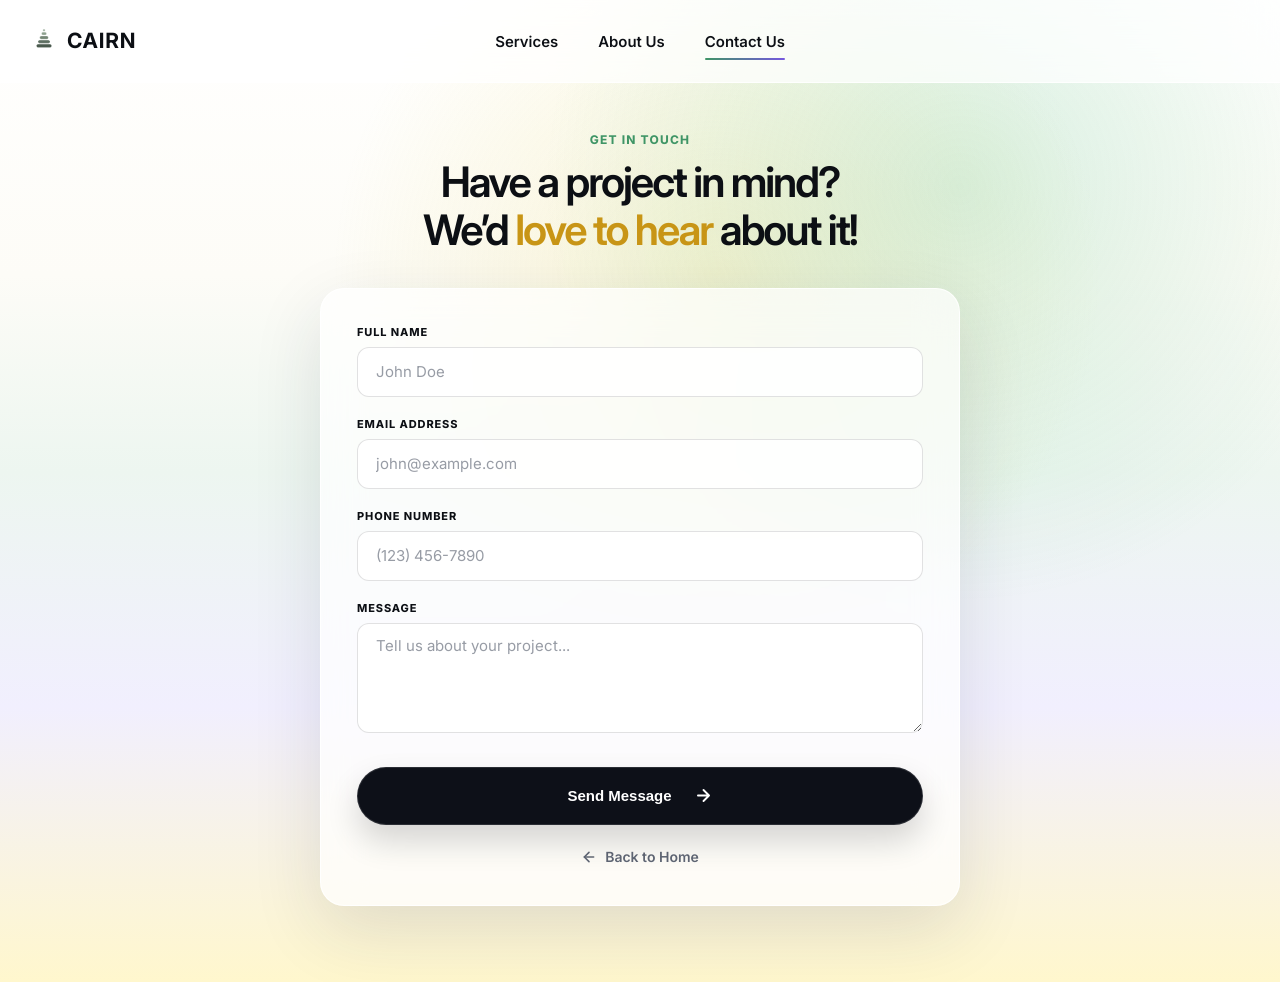
==== contact.html @ 0fcaacf8 "feat: move contact form to contact.html for compliance" ====
<!DOCTYPE html>
<html lang="en">
<head>
  <meta charset="UTF-8" />
  <meta name="viewport" content="width=device-width, initial-scale=1.0" />
  <title>Contact CAIRN - Beautiful Websites</title>
  <link rel="preconnect" href="https://fonts.googleapis.com" />
  <link rel="preconnect" href="https://fonts.gstatic.com" crossorigin />
  <link href="https://fonts.googleapis.com/css2?family=Inter:wght@300;400;500;600;700;800&display=swap" rel="stylesheet" />
  <style>
    *, *::before, *::after { box-sizing: border-box; margin: 0; padding: 0; }

    :root {
      --ink: #0c0f14;
      --muted: #606775;
      --sage: #3f9566;
      --sage-soft: #dceee4;
      --lavender: #7657df;
      --violet: #9b5df6;
      --gold: #c89516;
      --cream: #fbfaf4;
      --card: rgba(255, 255, 255, 0.82);
      --line: rgba(12, 15, 20, 0.08);
      --shadow: 0 24px 70px rgba(32, 43, 58, 0.12);
      --radius: 22px;
    }

    body {
      font-family: "Inter", system-ui, -apple-system, BlinkMacSystemFont, "Segoe UI", sans-serif;
      background: #fbfbf7;
      color: var(--ink);
      overflow-x: hidden;
      -webkit-font-smoothing: antialiased;
      text-rendering: geometricPrecision;
    }

    a { color: inherit; text-decoration: none; }

    .page {
      min-height: 100vh;
      background:
        radial-gradient(circle at 75% 19%, rgba(83, 189, 126, 0.22), transparent 26rem),
        radial-gradient(circle at 56% 28%, rgba(235, 219, 117, 0.28), transparent 24rem),
        linear-gradient(180deg, #fff 0%, #fdfcf7 28%, #edf6f0 48%, #f1effe 72%, #fff7cd 100%);
      display: flex;
      flex-direction: column;
    }

    /* NAV */
    .site-nav {
      position: fixed;
      top: 0;
      left: 0;
      right: 0;
      z-index: 100;
      background: rgba(255, 255, 255, 0.72);
      border-bottom: 1px solid rgba(255, 255, 255, 0.82);
      backdrop-filter: blur(22px);
      -webkit-backdrop-filter: blur(22px);
    }

    .nav-inner {
      width: min(100% - 64px, 1420px);
      min-height: 82px;
      margin-inline: auto;
      display: grid;
      grid-template-columns: 1fr auto 1fr;
      align-items: center;
      gap: 24px;
    }

    .brand {
      display: inline-flex;
      align-items: center;
      gap: 11px;
      width: fit-content;
      font-size: 21px;
      font-weight: 700;
      letter-spacing: 0.035em;
    }

    .brand-mark {
      width: 24px;
      height: 24px;
      object-fit: contain;
    }

    .nav-links {
      display: flex;
      align-items: center;
      justify-content: center;
      gap: 40px;
      list-style: none;
    }

    .nav-links a {
      position: relative;
      color: var(--ink);
      font-size: 15px;
      font-weight: 580;
    }

    .nav-links a::after {
      content: "";
      position: absolute;
      left: 0;
      right: 0;
      bottom: -9px;
      height: 2px;
      border-radius: 999px;
      background: linear-gradient(90deg, var(--sage), var(--lavender));
      transform: scaleX(0);
      transform-origin: center;
      transition: transform 180ms ease;
    }

    .nav-links a:hover::after, .nav-links a.active::after { transform: scaleX(1); }

    /* CONTENT CONTAINER */
    .contact-container {
      flex: 1;
      display: flex;
      align-items: center;
      justify-content: center;
      padding: 132px 0 76px;
    }

    .contact-content {
      width: min(100% - 32px, 640px);
      text-align: center;
    }

    .contact-header {
      margin-bottom: 32px;
    }

    .section-kicker {
      margin-bottom: 12px;
      color: var(--sage);
      font-size: 12px;
      font-weight: 760;
      letter-spacing: 0.1em;
      text-transform: uppercase;
    }

    .section-title {
      font-size: clamp(32px, 4vw, 42px);
      font-weight: 620;
      line-height: 1.15;
      letter-spacing: -0.048em;
    }

    .accent-gold { color: var(--gold); }

    /* FORM CARD */
    .contact-form-container {
      padding: 36px;
      background: rgba(255, 255, 255, 0.72);
      border: 1px solid rgba(255, 255, 255, 0.85);
      border-radius: 24px;
      box-shadow: var(--shadow);
      backdrop-filter: blur(20px);
      -webkit-backdrop-filter: blur(20px);
      text-align: left;
    }

    .form-group {
      margin-bottom: 20px;
      position: relative;
    }

    .form-label {
      display: block;
      margin-bottom: 8px;
      font-size: 11px;
      font-weight: 760;
      color: var(--ink);
      text-transform: uppercase;
      letter-spacing: 0.08em;
    }

    .form-input {
      width: 100%;
      min-height: 50px;
      padding: 12px 18px;
      background: rgba(255, 255, 255, 0.85);
      border: 1px solid rgba(12, 15, 20, 0.12);
      border-radius: 12px;
      font-family: inherit;
      font-size: 15px;
      color: var(--ink);
      transition: all 200ms ease;
    }

    .form-input:focus {
      outline: none;
      border-color: var(--sage);
      background: #ffffff;
      box-shadow: 0 0 0 4px rgba(63, 149, 102, 0.15);
    }

    .form-input::placeholder {
      color: var(--muted);
      opacity: 0.65;
    }

    textarea.form-input {
      min-height: 110px;
      resize: vertical;
    }

    .btn {
      position: relative;
      display: inline-flex;
      align-items: center;
      justify-content: center;
      gap: 22px;
      min-width: 208px;
      min-height: 58px;
      padding: 16px 28px;
      border-radius: 999px;
      background: #0d1018;
      color: #fff;
      border: 1px solid rgba(255, 255, 255, 0.12);
      box-shadow: 0 16px 32px rgba(0, 0, 0, 0.16);
      font-size: 15px;
      font-weight: 700;
      transition: transform 180ms ease, box-shadow 180ms ease;
      cursor: pointer;
      width: 100%;
      margin-top: 10px;
    }

    .btn:hover {
      transform: translateY(-2px);
      box-shadow: 0 20px 44px rgba(0, 0, 0, 0.22);
    }

    /* SUCCESS STATE */
    .contact-success {
      display: none;
      text-align: center;
      padding: 48px 24px;
      animation: fadeUp 500ms ease both;
    }

    .contact-success-icon {
      width: 60px;
      height: 60px;
      margin: 0 auto 20px;
      color: var(--sage);
      background: var(--sage-soft);
      border-radius: 50%;
      display: flex;
      align-items: center;
      justify-content: center;
    }

    .contact-success-title {
      font-size: 24px;
      font-weight: 700;
      margin-bottom: 12px;
      color: var(--ink);
    }

    .contact-success-text {
      font-size: 16px;
      color: var(--muted);
      max-width: 400px;
      margin: 0 auto;
      line-height: 1.6;
    }

    .back-home {
      display: inline-flex;
      align-items: center;
      gap: 8px;
      margin-top: 24px;
      color: var(--muted);
      font-size: 14px;
      font-weight: 600;
      transition: color 180ms ease;
    }

    .back-home:hover {
      color: var(--sage);
    }

    @keyframes fadeUp {
      from { transform: translateY(18px); opacity: 0; }
      to { transform: translateY(0); opacity: 1; }
    }

    @media (max-width: 820px) {
      .nav-inner {
        min-height: 86px;
        grid-template-columns: 1fr;
        justify-items: center;
        gap: 12px;
        padding-block: 14px;
      }
      .brand { justify-self: center; }
      .nav-links { gap: 26px; }
      .nav-links a { font-size: 14px; }
      .contact-container { padding: 116px 0 58px; }
    }

    @media (max-width: 560px) {
      .nav-inner { min-height: 82px; }
      .brand { font-size: 18px; }
      .brand-mark { width: 21px; height: 21px; }
      .nav-links { gap: 18px; }
      .nav-links a { font-size: 12px; }
    }
  </style>
</head>
<body>
  <div class="page">
    <header class="site-nav">
      <div class="nav-inner">
        <a class="brand" href="index.html">
          <img class="brand-mark" src="assets/cairn-stone-mark-cropped.png" alt="" />
          <span>CAIRN</span>
        </a>
        <ul class="nav-links" aria-label="Primary navigation">
          <li><a href="index.html#services">Services</a></li>
          <li><a href="index.html#about">About Us</a></li>
          <li><a href="contact.html" class="active">Contact Us</a></li>
        </ul>
      </div>
    </header>

    <main class="contact-container">
      <div class="contact-content">
        <div class="contact-header">
          <div class="section-kicker">Get in Touch</div>
          <h1 class="section-title">Have a project in mind?<br />We’d <span class="accent-gold">love to hear</span> about it!</h1>
        </div>

        <div class="contact-success" id="contactSuccess">
          <div class="contact-success-icon">
            <svg width="28" height="28" viewBox="0 0 24 24" fill="none" stroke="currentColor" stroke-width="3" stroke-linecap="round" stroke-linejoin="round">
              <polyline points="20 6 9 17 4 12"></polyline>
            </svg>
          </div>
          <h2 class="contact-success-title">Message Sent!</h2>
          <p class="contact-success-text">Thank you! We've received your details and will reach out to you via text or call shortly.</p>
          <a href="index.html" class="back-home">
            <svg width="16" height="16" viewBox="0 0 24 24" fill="none" stroke="currentColor" stroke-width="2.4" stroke-linecap="round" stroke-linejoin="round">
              <line x1="19" y1="12" x2="5" y2="12"></line>
              <polyline points="12 19 5 12 12 5"></polyline>
            </svg>
            Back to Home
          </a>
        </div>

        <form class="contact-form-container" id="contactForm" novalidate>
          <div class="form-group">
            <label class="form-label" for="formName">Full Name</label>
            <input class="form-input" type="text" id="formName" name="name" placeholder="John Doe" required />
          </div>
          <div class="form-group">
            <label class="form-label" for="formEmail">Email Address</label>
            <input class="form-input" type="email" id="formEmail" name="email" placeholder="john@example.com" required />
          </div>
          <div class="form-group">
            <label class="form-label" for="formPhone">Phone Number</label>
            <input class="form-input" type="tel" id="formPhone" name="phone" placeholder="(123) 456-7890" required />
          </div>
          <div class="form-group">
            <label class="form-label" for="formMessage">Message</label>
            <textarea class="form-input" id="formMessage" name="message" placeholder="Tell us about your project..." required></textarea>
          </div>
          <button class="btn" type="submit">
            Send Message
            <svg width="19" height="19" viewBox="0 0 24 24" fill="none" stroke="currentColor" stroke-width="2.4" stroke-linecap="round" stroke-linejoin="round">
              <path d="M5 12h14M12 5l7 7-7 7" />
            </svg>
          </button>
          
          <div style="text-align: center;">
            <a href="index.html" class="back-home">
              <svg width="16" height="16" viewBox="0 0 24 24" fill="none" stroke="currentColor" stroke-width="2.4" stroke-linecap="round" stroke-linejoin="round">
                <line x1="19" y1="12" x2="5" y2="12"></line>
                <polyline points="12 19 5 12 12 5"></polyline>
              </svg>
              Back to Home
            </a>
          </div>
        </form>
      </div>
    </main>
  </div>

  <script>
    const WEBHOOK_URL = 'https://services.leadconnectorhq.com/hooks/f2Izf3JTrchlIAwB065M/webhook-trigger/57862058-62a6-40a9-8f76-9afe4e100e9f';
    const contactForm = document.getElementById('contactForm');
    const contactSuccess = document.getElementById('contactSuccess');
    const phoneInput = document.getElementById('formPhone');

    // Dynamically format phone number: (XXX) XXX-XXXX
    phoneInput.addEventListener('input', (e) => {
      let inputVal = e.target.value.replace(/\D/g, ''); // strip non-numeric
      if (inputVal.length > 10) {
        inputVal = inputVal.substring(0, 10);
      }
      
      const zip = inputVal.substring(0, 3);
      const middle = inputVal.substring(3, 6);
      const last = inputVal.substring(6, 10);

      if (inputVal.length > 6) {
        e.target.value = `(${zip}) ${middle}-${last}`;
      } else if (inputVal.length > 3) {
        e.target.value = `(${zip}) ${middle}`;
      } else if (inputVal.length > 0) {
        e.target.value = `(${zip}`;
      } else {
        e.target.value = '';
      }
    });

    contactForm.addEventListener('submit', (e) => {
      e.preventDefault();
      
      const name = document.getElementById('formName').value.trim();
      const email = document.getElementById('formEmail').value.trim();
      const phone = phoneInput.value.trim();
      const message = document.getElementById('formMessage').value.trim();

      // Basic validation check
      if (!name || !email || !phone || !message) {
        alert('Please fill out all fields.');
        return;
      }

      // Simple regex for email validation
      const emailRegex = /^[^\s@]+@[^\s@]+\.[^\s@]+$/;
      if (!emailRegex.test(email)) {
        alert('Please enter a valid email address.');
        return;
      }

      // Phone validation (exactly 10 digits formatted: (123) 456-7890)
      const digitsOnly = phone.replace(/\D/g, '');
      if (digitsOnly.length !== 10) {
        alert('Please enter a valid 10-digit phone number.');
        return;
      }

      // Prepare payload
      const payload = {
        name: name,
        email: email,
        phone: phone,
        message: message,
        source: window.location.hostname || 'Cairn Website'
      };

      // Send to GoHighLevel/Zapier webhook if configured
      if (WEBHOOK_URL) {
        fetch(WEBHOOK_URL, {
          method: 'POST',
          headers: {
            'Content-Type': 'application/json'
          },
          mode: 'cors',
          body: JSON.stringify(payload)
        })
        .then(response => {
          if (!response.ok) {
            console.error('Webhook submission error:', response.statusText);
          }
        })
        .catch(err => {
          console.error('Webhook connection failed:', err);
        });
      }

      // Hide form & show success
      contactForm.style.display = 'none';
      contactSuccess.style.display = 'block';
    });
  </script>
</body>
</html>
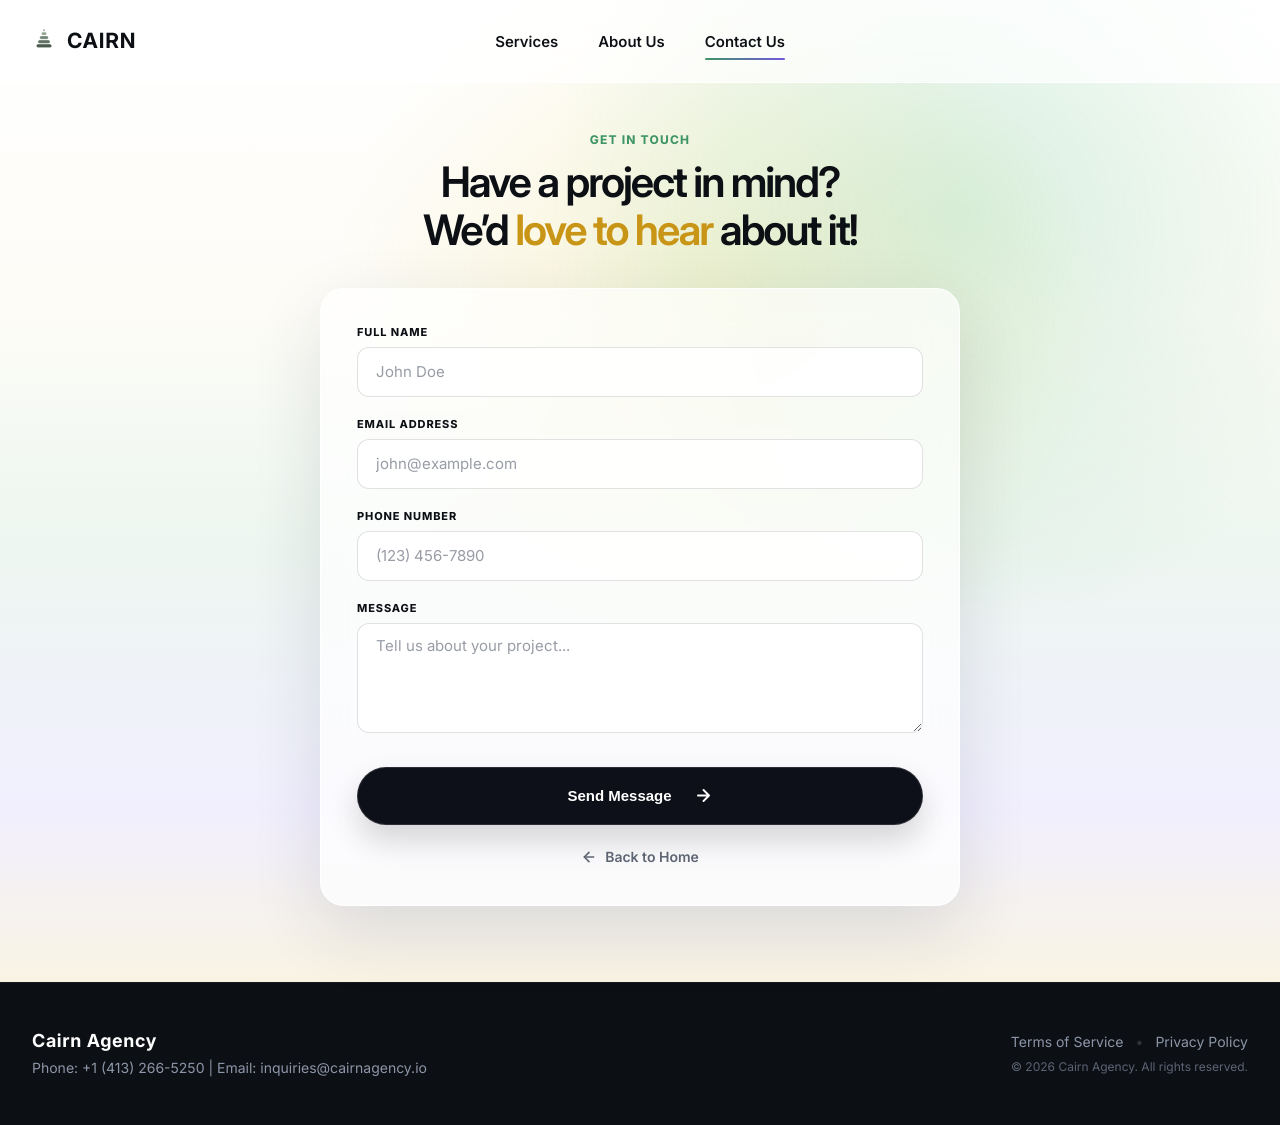
==== commit 65ad8147: "feat: complete website launch checklist (TOS, privacy, footer, contact details)" ====
--- a/contact.html
+++ b/contact.html
@@ -311,6 +311,83 @@
       .brand-mark { width: 21px; height: 21px; }
       .nav-links { gap: 18px; }
       .nav-links a { font-size: 12px; }
+    }
+
+    /* Footer Styles */
+    .site-footer {
+      background: #0c0f14;
+      color: #8c96a8;
+      padding: 48px 0;
+      border-top: 1px solid rgba(255, 255, 255, 0.05);
+      font-size: 14px;
+    }
+
+    .footer-inner {
+      width: min(100% - 64px, 1420px);
+      margin-inline: auto;
+      display: flex;
+      justify-content: space-between;
+      align-items: center;
+      flex-wrap: wrap;
+      gap: 24px;
+    }
+
+    .footer-brand {
+      display: flex;
+      flex-direction: column;
+      gap: 8px;
+    }
+
+    .brand-text {
+      color: #ffffff;
+      font-size: 18px;
+      font-weight: 700;
+      letter-spacing: 0.035em;
+    }
+
+    .footer-contact-info {
+      font-weight: 400;
+    }
+
+    .footer-meta {
+      display: flex;
+      flex-direction: column;
+      align-items: flex-end;
+      gap: 8px;
+    }
+
+    .footer-legal-links {
+      display: flex;
+      align-items: center;
+      gap: 12px;
+    }
+
+    .footer-link {
+      transition: color 150ms ease;
+    }
+
+    .footer-link:hover {
+      color: #ffffff;
+    }
+
+    .footer-separator {
+      color: rgba(255, 255, 255, 0.15);
+    }
+
+    .footer-copyright {
+      font-size: 12px;
+      color: #5c6475;
+    }
+
+    @media (max-width: 820px) {
+      .footer-inner {
+        flex-direction: column;
+        align-items: center;
+        text-align: center;
+      }
+      .footer-meta {
+        align-items: center;
+      }
     }
   </style>
 </head>
@@ -390,6 +467,25 @@
         </form>
       </div>
     </main>
+
+    <footer class="site-footer">
+      <div class="footer-inner">
+        <div class="footer-brand">
+          <span class="brand-text">Cairn Agency</span>
+          <p class="footer-contact-info">
+            Phone: <a href="tel:+14132665250" class="footer-link">+1 (413) 266-5250</a> | Email: <a href="mailto:inquiries@cairnagency.io" class="footer-link">inquiries@cairnagency.io</a>
+          </p>
+        </div>
+        <div class="footer-meta">
+          <div class="footer-legal-links">
+            <a href="terms.html" class="footer-link">Terms of Service</a>
+            <span class="footer-separator">•</span>
+            <a href="privacy.html" class="footer-link">Privacy Policy</a>
+          </div>
+          <p class="footer-copyright">&copy; 2026 Cairn Agency. All rights reserved.</p>
+        </div>
+      </div>
+    </footer>
   </div>
 
   <script>
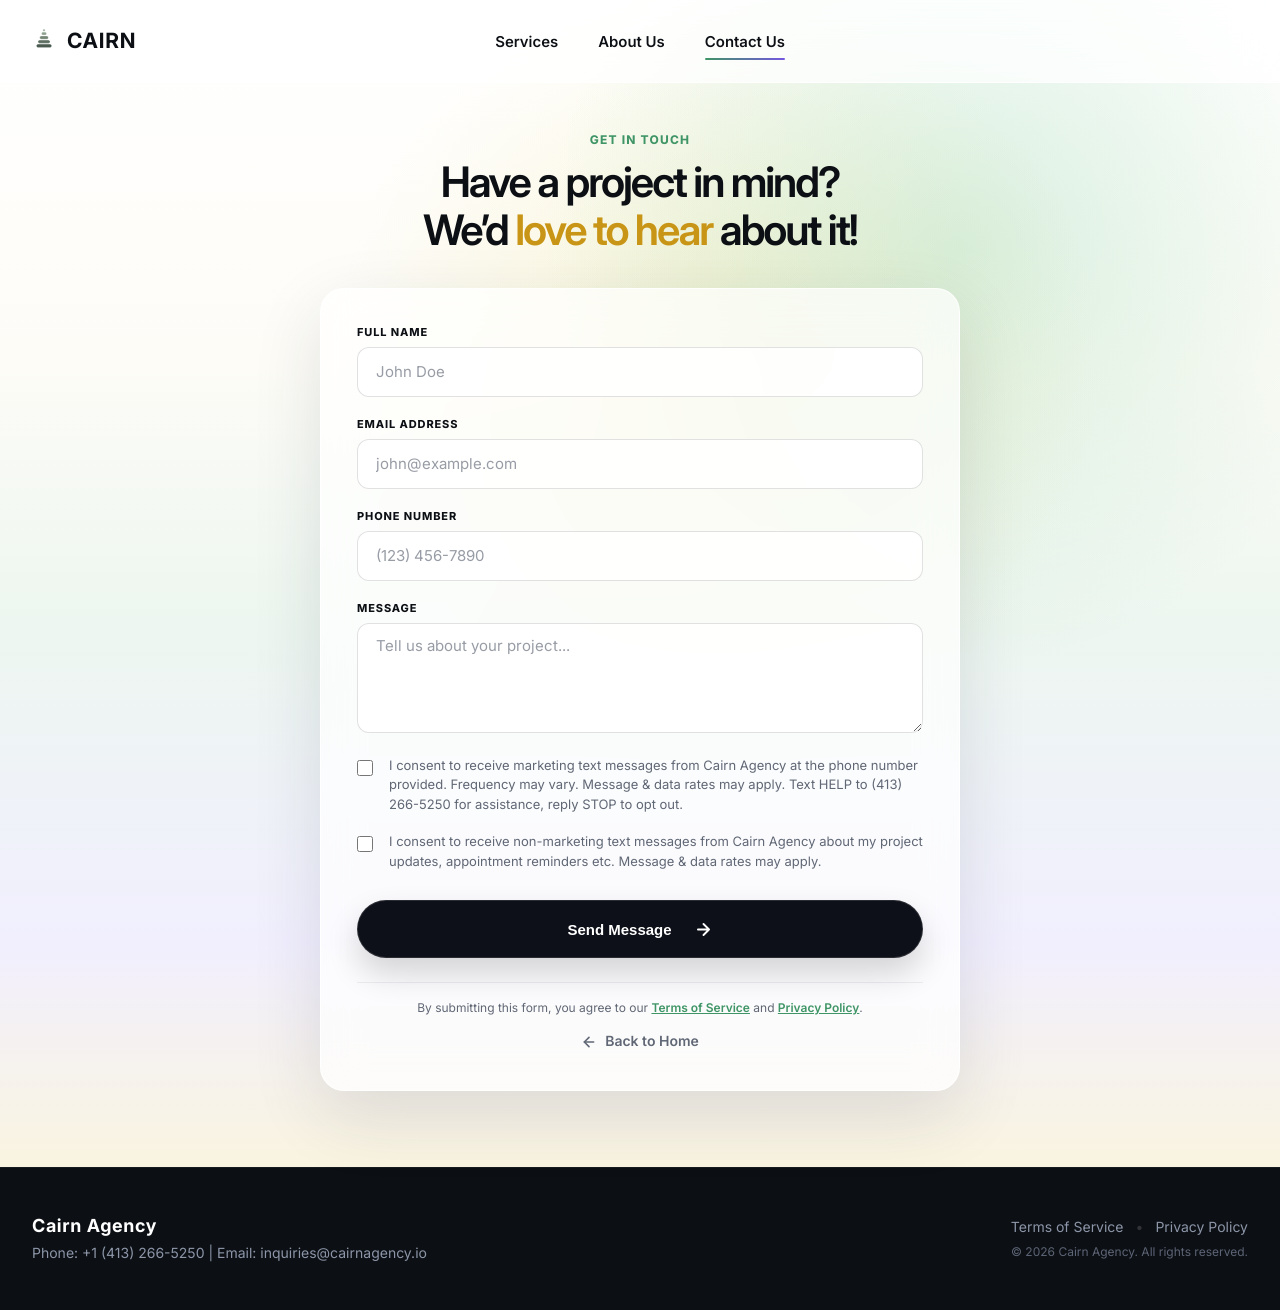
==== commit 51af44a7: "feat: add SMS opt-in consent checkboxes and legal links to contact.html" ====
--- a/contact.html
+++ b/contact.html
@@ -388,6 +388,57 @@
       .footer-meta {
         align-items: center;
       }
+    }
+
+    /* Checkbox & Form Footer Styles */
+    .form-checkbox-group {
+      margin-bottom: 18px;
+      display: flex;
+      align-items: flex-start;
+    }
+
+    .checkbox-container {
+      display: grid;
+      grid-template-columns: 20px 1fr;
+      gap: 12px;
+      cursor: pointer;
+      user-select: none;
+    }
+
+    .checkbox-container input {
+      margin-top: 3px;
+      cursor: pointer;
+      accent-color: var(--sage);
+      width: 16px;
+      height: 16px;
+      border: 1px solid rgba(12, 15, 20, 0.12);
+      border-radius: 4px;
+    }
+
+    .checkbox-text {
+      font-size: 13px;
+      line-height: 1.5;
+      color: var(--muted);
+    }
+
+    .form-footer-legal {
+      margin-top: 24px;
+      font-size: 12px;
+      color: var(--muted);
+      text-align: center;
+      line-height: 1.5;
+      border-top: 1px solid rgba(12, 15, 20, 0.06);
+      padding-top: 16px;
+    }
+
+    .form-footer-legal a {
+      color: var(--sage);
+      font-weight: 600;
+      text-decoration: underline;
+    }
+
+    .form-footer-legal a:hover {
+      color: var(--lavender);
     }
   </style>
 </head>
@@ -448,15 +499,37 @@
             <label class="form-label" for="formMessage">Message</label>
             <textarea class="form-input" id="formMessage" name="message" placeholder="Tell us about your project..." required></textarea>
           </div>
+
+          <div class="form-checkbox-group">
+            <label class="checkbox-container">
+              <input type="checkbox" id="marketingConsent" name="marketingConsent" />
+              <span class="checkbox-text">I consent to receive marketing text messages from Cairn Agency at the phone number provided. Frequency may vary. Message & data rates may apply. Text HELP to (413) 266-5250 for assistance, reply STOP to opt out.</span>
+            </label>
+          </div>
+
+          <div class="form-checkbox-group">
+            <label class="checkbox-container">
+              <input type="checkbox" id="nonMarketingConsent" name="nonMarketingConsent" />
+              <span class="checkbox-text">I consent to receive non-marketing text messages from Cairn Agency about my project updates, appointment reminders etc. Message & data rates may apply.</span>
+            </label>
+          </div>
+
           <button class="btn" type="submit">
             Send Message
             <svg width="19" height="19" viewBox="0 0 24 24" fill="none" stroke="currentColor" stroke-width="2.4" stroke-linecap="round" stroke-linejoin="round">
               <path d="M5 12h14M12 5l7 7-7 7" />
             </svg>
           </button>
+
+          <div class="form-footer-legal">
+            By submitting this form, you agree to our 
+            <a href="https://www.leadconnectorhq.com/terms2" target="_blank" rel="noopener noreferrer">Terms of Service</a> 
+            and 
+            <a href="https://www.leadconnectorhq.com/privacy-policy" target="_blank" rel="noopener noreferrer">Privacy Policy</a>.
+          </div>
           
-          <div style="text-align: center;">
-            <a href="index.html" class="back-home">
+          <div style="text-align: center; margin-top: 16px;">
+            <a href="index.html" class="back-home" style="margin-top: 0;">
               <svg width="16" height="16" viewBox="0 0 24 24" fill="none" stroke="currentColor" stroke-width="2.4" stroke-linecap="round" stroke-linejoin="round">
                 <line x1="19" y1="12" x2="5" y2="12"></line>
                 <polyline points="12 19 5 12 12 5"></polyline>
@@ -478,9 +551,9 @@
         </div>
         <div class="footer-meta">
           <div class="footer-legal-links">
-            <a href="terms.html" class="footer-link">Terms of Service</a>
+            <a href="https://www.leadconnectorhq.com/terms2" class="footer-link" target="_blank" rel="noopener noreferrer">Terms of Service</a>
             <span class="footer-separator">•</span>
-            <a href="privacy.html" class="footer-link">Privacy Policy</a>
+            <a href="https://www.leadconnectorhq.com/privacy-policy" class="footer-link" target="_blank" rel="noopener noreferrer">Privacy Policy</a>
           </div>
           <p class="footer-copyright">&copy; 2026 Cairn Agency. All rights reserved.</p>
         </div>
@@ -544,12 +617,28 @@
         return;
       }
 
+      // Capture checkbox consent details
+      const marketingConsent = document.getElementById('marketingConsent').checked;
+      const nonMarketingConsent = document.getElementById('nonMarketingConsent').checked;
+
+      let smsConsentType = 'None';
+      if (marketingConsent && nonMarketingConsent) {
+        smsConsentType = 'Both';
+      } else if (marketingConsent) {
+        smsConsentType = 'Marketing Only';
+      } else if (nonMarketingConsent) {
+        smsConsentType = 'Non-Marketing Only';
+      }
+
       // Prepare payload
       const payload = {
         name: name,
         email: email,
         phone: phone,
         message: message,
+        marketingConsent: marketingConsent,
+        nonMarketingConsent: nonMarketingConsent,
+        smsConsentType: smsConsentType,
         source: window.location.hostname || 'Cairn Website'
       };
 
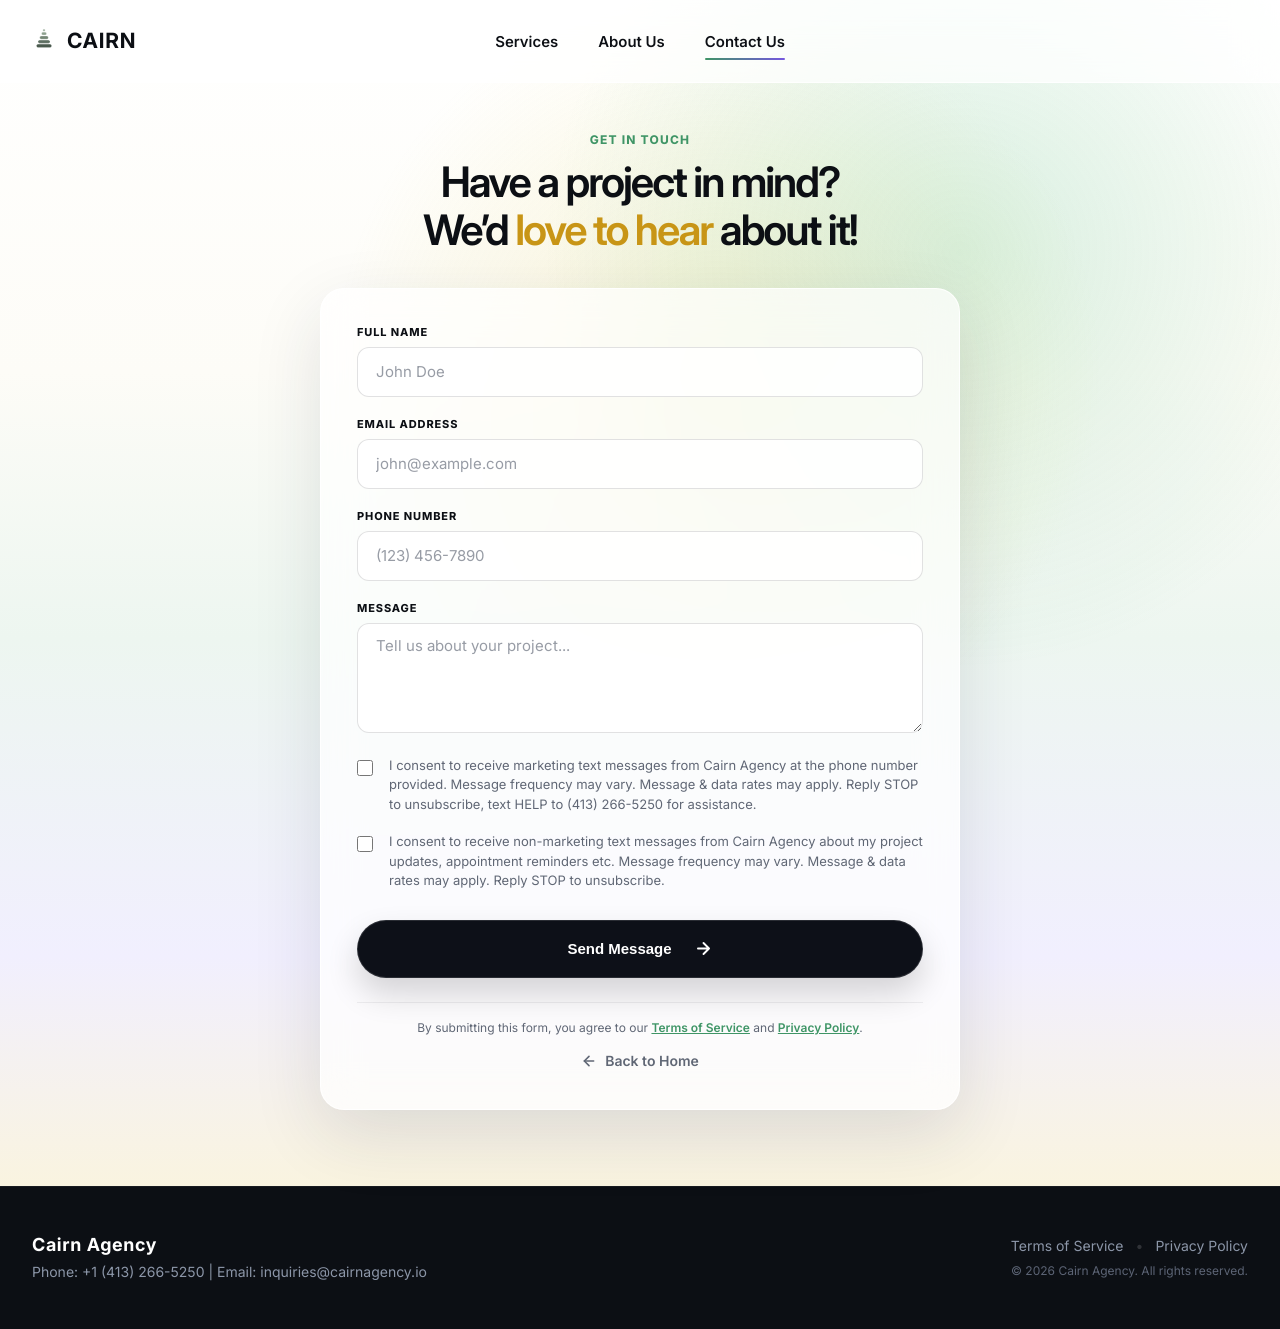
==== commit a6cd82b7: "feat: implement strict carrier SMS opt-in compliance details in TOS, Privacy Policy, and contact che" ====
--- a/contact.html
+++ b/contact.html
@@ -503,14 +503,14 @@
           <div class="form-checkbox-group">
             <label class="checkbox-container">
               <input type="checkbox" id="marketingConsent" name="marketingConsent" />
-              <span class="checkbox-text">I consent to receive marketing text messages from Cairn Agency at the phone number provided. Frequency may vary. Message & data rates may apply. Text HELP to (413) 266-5250 for assistance, reply STOP to opt out.</span>
+              <span class="checkbox-text">I consent to receive marketing text messages from Cairn Agency at the phone number provided. Message frequency may vary. Message & data rates may apply. Reply STOP to unsubscribe, text HELP to (413) 266-5250 for assistance.</span>
             </label>
           </div>
 
           <div class="form-checkbox-group">
             <label class="checkbox-container">
               <input type="checkbox" id="nonMarketingConsent" name="nonMarketingConsent" />
-              <span class="checkbox-text">I consent to receive non-marketing text messages from Cairn Agency about my project updates, appointment reminders etc. Message & data rates may apply.</span>
+              <span class="checkbox-text">I consent to receive non-marketing text messages from Cairn Agency about my project updates, appointment reminders etc. Message frequency may vary. Message & data rates may apply. Reply STOP to unsubscribe.</span>
             </label>
           </div>
 
@@ -523,9 +523,9 @@
 
           <div class="form-footer-legal">
             By submitting this form, you agree to our 
-            <a href="https://www.leadconnectorhq.com/terms2" target="_blank" rel="noopener noreferrer">Terms of Service</a> 
+            <a href="terms.html">Terms of Service</a> 
             and 
-            <a href="https://www.leadconnectorhq.com/privacy-policy" target="_blank" rel="noopener noreferrer">Privacy Policy</a>.
+            <a href="privacy.html">Privacy Policy</a>.
           </div>
           
           <div style="text-align: center; margin-top: 16px;">
@@ -551,9 +551,9 @@
         </div>
         <div class="footer-meta">
           <div class="footer-legal-links">
-            <a href="https://www.leadconnectorhq.com/terms2" class="footer-link" target="_blank" rel="noopener noreferrer">Terms of Service</a>
+            <a href="terms.html" class="footer-link">Terms of Service</a>
             <span class="footer-separator">•</span>
-            <a href="https://www.leadconnectorhq.com/privacy-policy" class="footer-link" target="_blank" rel="noopener noreferrer">Privacy Policy</a>
+            <a href="privacy.html" class="footer-link">Privacy Policy</a>
           </div>
           <p class="footer-copyright">&copy; 2026 Cairn Agency. All rights reserved.</p>
         </div>
